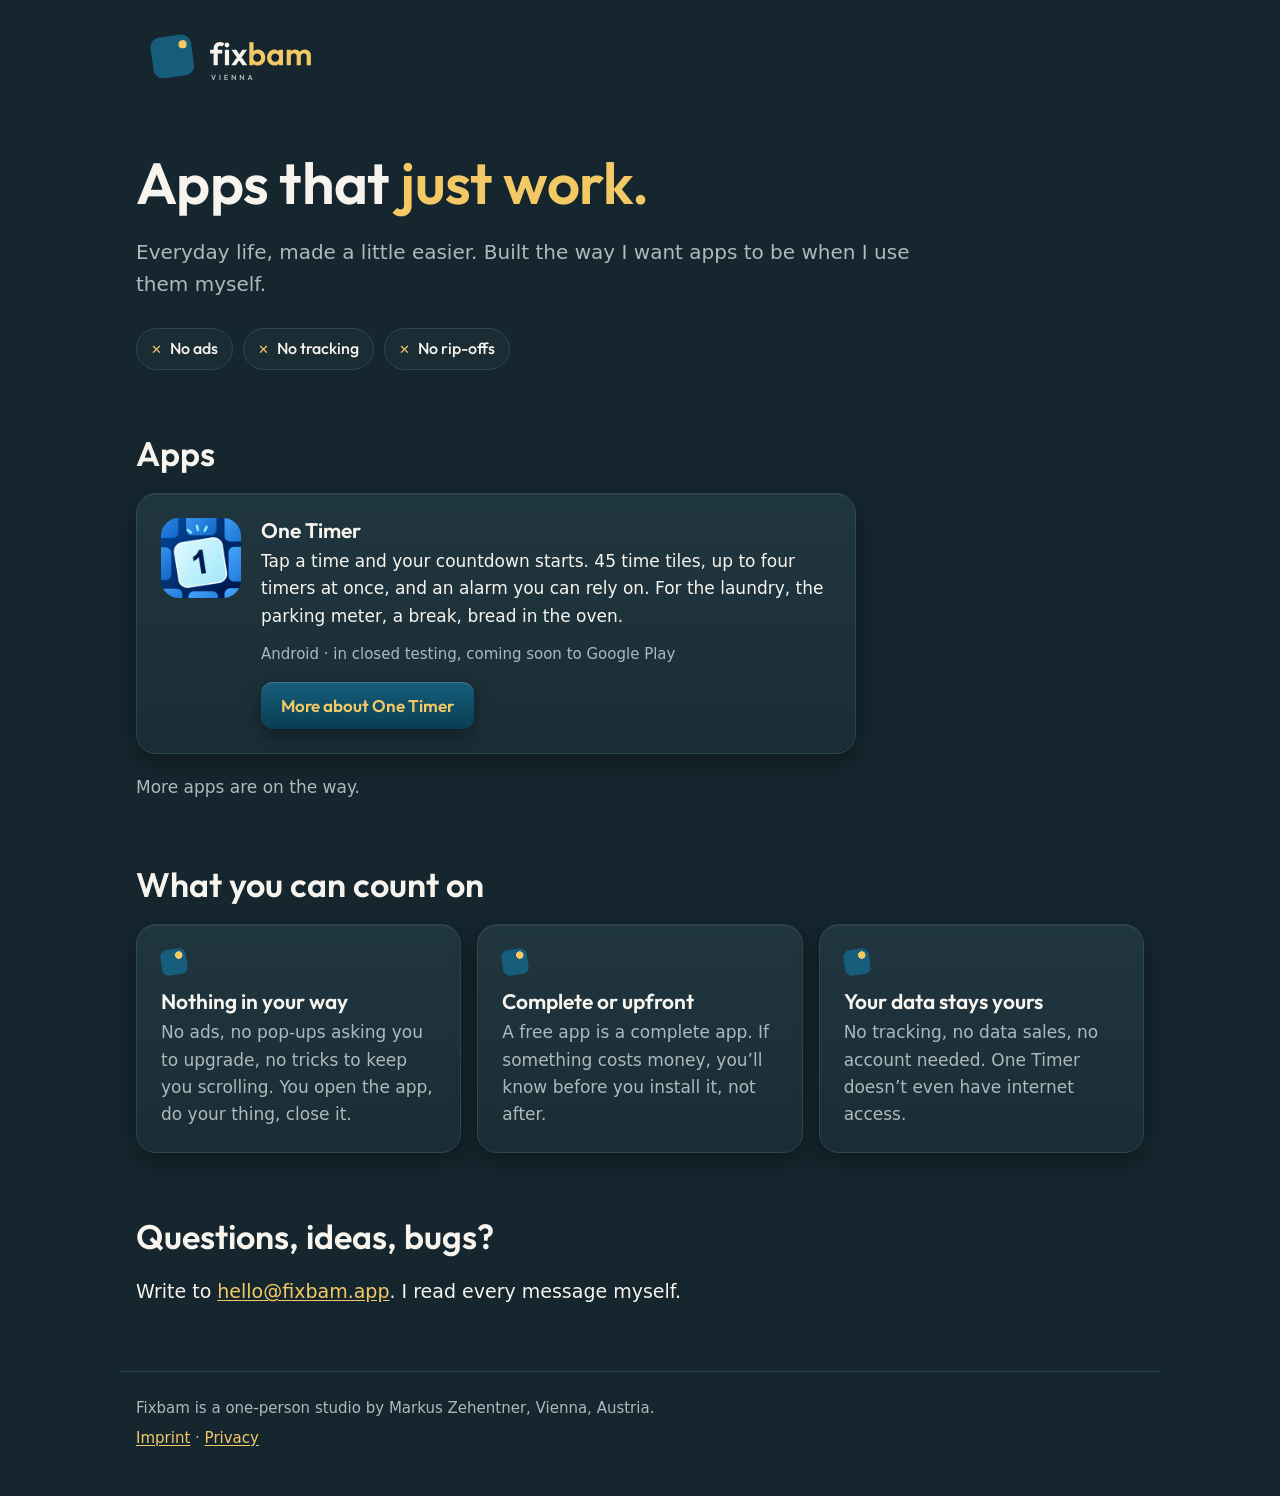
==== index.html @ aa541669 "Startseite: Einleitung umformuliert Co-Authored-By: Claude Opus 5.5 <noreply@anthropic.com>" ====
<!doctype html>
<html lang="en">
<head>
<meta charset="utf-8">
<meta name="viewport" content="width=device-width, initial-scale=1">
<title>Fixbam – Apps that just work</title>
<meta name="description" content="Fixbam makes apps that make everyday life easier. No ads, no tracking, no rip-offs.">
<meta name="theme-color" content="#15262E">
<meta property="og:title" content="Fixbam – Apps that just work">
<meta property="og:description" content="No ads, no tracking, no rip-offs.">
<meta property="og:image" content="https://fixbam.app/assets/og.png">
<meta property="og:url" content="https://fixbam.app/">
<link rel="icon" href="favicon.svg" type="image/svg+xml">
<link rel="icon" href="favicon-32.png" type="image/png" sizes="32x32">
<link rel="apple-touch-icon" href="apple-touch-icon.png">
<link rel="stylesheet" href="assets/style.css?v=1">
</head>
<body>
<a class="skip" href="#content">Skip to content</a>
<header class="top">
  <a class="logo" href="./"><img src="assets/logo.svg" alt="Fixbam Vienna" width="190" height="74"></a>
</header>
<main id="content">
<section class="hero">
  <h1>Apps that <em>just work.</em></h1>
  <p class="lead">Everyday life, made a little easier. Built the way I want apps to be when I use them myself.</p>
  <ul class="no">
    <li>No ads</li>
    <li>No tracking</li>
    <li>No rip-offs</li>
  </ul>
</section>

<section>
  <h2>Apps</h2>
  <div class="card app">
    <img src="assets/one-timer.png" alt="" width="80" height="80">
    <div>
      <h3>One Timer</h3>
      <p>Tap a time and your countdown starts. 45 time tiles, up to four timers at once, and an alarm you can rely on. For the laundry, the parking meter, a break, bread in the oven.</p>
      <p class="meta">Android · in closed testing, coming soon to Google Play</p>
      <a class="btn" href="/one-timer-app/en/">More about One Timer</a>
    </div>
  </div>
  <p class="more">More apps are on the way.</p>
</section>

<section>
  <h2>What you can count on</h2>
  <div class="grid">
    <div class="card"><h3>Nothing in your way</h3><p>No ads, no pop-ups asking you to upgrade, no tricks to keep you scrolling. You open the app, do your thing, close it.</p></div>
    <div class="card"><h3>Complete or upfront</h3><p>A free app is a complete app. If something costs money, you’ll know before you install it, not after.</p></div>
    <div class="card"><h3>Your data stays yours</h3><p>No tracking, no data sales, no account needed. One Timer doesn’t even have internet access.</p></div>
  </div>
</section>

<section class="contact">
  <h2>Questions, ideas, bugs?</h2>
  <p>Write to <a href="mailto:hello@fixbam.app">hello@fixbam.app</a>. I read every message myself.</p>
</section>
</main>
<footer class="foot">
  <p>Fixbam is a one-person studio by Markus Zehentner, Vienna, Austria.</p>
  <p><a href="imprint.html">Imprint</a> · <a href="privacy.html">Privacy</a></p>
</footer>
</body>
</html>
---- assets/style.css ----
/* Fixbam: Anthrazit, Petrol, Gold (Signature Dark, docs/THEMES.md) */
@font-face { font-family: "Outfit"; src: url("outfit.woff2") format("woff2"); font-weight: 100 900; font-display: swap; }

:root {
  --bg: #15262E; --ink: #F7F4EE; --muted: #AEB9BE;
  --card-top: #20363F; --card-bottom: #1A2D35; --card-border: #2C4652;
  --petrol: #165D7B; --petrol-dark: #0A3E54; --gold: #F3C965;
  --shadow: 0 1px 0 rgba(255,255,255,.06) inset, 0 8px 22px rgba(0,0,0,.35);
  color-scheme: dark;
}

* { box-sizing: border-box; }
html { -webkit-text-size-adjust: 100%; }
body {
  margin: 0; background: var(--bg); color: var(--ink);
  font: 17px/1.6 system-ui, -apple-system, "Segoe UI", Roboto, sans-serif;
}
a { color: var(--gold); text-underline-offset: 2px; }
img { max-width: 100%; height: auto; display: block; }
h1, h2, h3 { font-family: "Outfit", system-ui, sans-serif; font-weight: 600; line-height: 1.15; }
h1 { font-size: clamp(36px, 6.5vw, 58px); margin: 0 0 20px; letter-spacing: -.01em; }
h1 em { font-style: normal; color: var(--gold); }
h2 { font-size: clamp(26px, 4vw, 34px); margin: 0 0 20px; }
h3 { font-size: 21px; margin: 0 0 6px; }

.skip { position: absolute; left: -9999px; }
.skip:focus { left: 16px; top: 16px; background: var(--card-top); padding: 8px 12px; border-radius: 8px; z-index: 10; }

.top, main, .foot { max-width: 1040px; margin: 0 auto; padding-left: 16px; padding-right: 16px; }
.top { display: flex; align-items: center; justify-content: space-between; gap: 16px; padding-top: 20px; }
.top .logo img { width: 190px; }
.lang { font-size: 15px; }

main > section { margin: 64px 0; }
.hero { margin-top: 56px !important; max-width: 46em; }
.lead { font-size: 20px; color: var(--muted); margin: 0; }
.no { list-style: none; padding: 0; margin: 28px 0 0; display: flex; flex-wrap: wrap; gap: 10px; }
.no li {
  font-family: "Outfit", sans-serif; font-weight: 500; font-size: 16px;
  padding: 7px 14px; border-radius: 999px; border: 1px solid var(--card-border); background: var(--card-bottom);
}
.no li::before { content: "✕"; color: var(--gold); margin-right: 8px; font-size: 13px; }

.card {
  background: linear-gradient(var(--card-top), var(--card-bottom));
  border: 1px solid var(--card-border); border-radius: 20px; box-shadow: var(--shadow); padding: 24px;
}
.app { display: grid; grid-template-columns: 80px 1fr; gap: 20px; align-items: start; max-width: 720px; }
.app img { width: 80px; height: 80px; border-radius: 18px; }
.app p { margin: 0 0 12px; }
.app .meta { font-size: 15px; color: var(--muted); }
.btn {
  display: inline-block; margin-top: 4px; padding: 10px 20px; border-radius: 12px;
  background: linear-gradient(var(--petrol), var(--petrol-dark)); color: var(--gold);
  font-family: "Outfit", sans-serif; font-weight: 600; font-size: 17px; text-decoration: none;
  box-shadow: 0 1px 0 rgba(255,255,255,.18) inset, 0 6px 16px rgba(0,0,0,.35);
  transition: transform .08s, box-shadow .08s;
}
.btn:active { transform: translateY(2px); box-shadow: 0 1px 0 rgba(255,255,255,.18) inset, 0 2px 6px rgba(0,0,0,.35); }
.more { color: var(--muted); margin: 20px 0 0; }

.grid { display: grid; grid-template-columns: 1fr; gap: 16px; }
@media (min-width: 760px) { .grid { grid-template-columns: repeat(3, 1fr); } }
.grid p { margin: 0; color: var(--muted); }
.grid h3::before {
  content: ""; display: block; width: 26px; height: 26px; margin-bottom: 14px; border-radius: 7px;
  background: radial-gradient(circle at 72% 26%, var(--gold) 0 3.5px, transparent 4px), var(--petrol);
  transform: rotate(-8deg);
}

.contact p { margin: 0; font-size: 19px; }

.legal { max-width: 760px; }
.legal h2 { font-size: 22px; margin: 28px 0 8px; }
.legal p, .legal ul { margin: 0 0 12px; }
.legal hr { border: 0; border-top: 1px solid var(--card-border); margin: 40px 0; }

.foot { padding-top: 24px; padding-bottom: 40px; border-top: 1px solid var(--card-border); margin-top: 64px; font-size: 15px; color: var(--muted); }
.foot p { margin: 0 0 6px; }
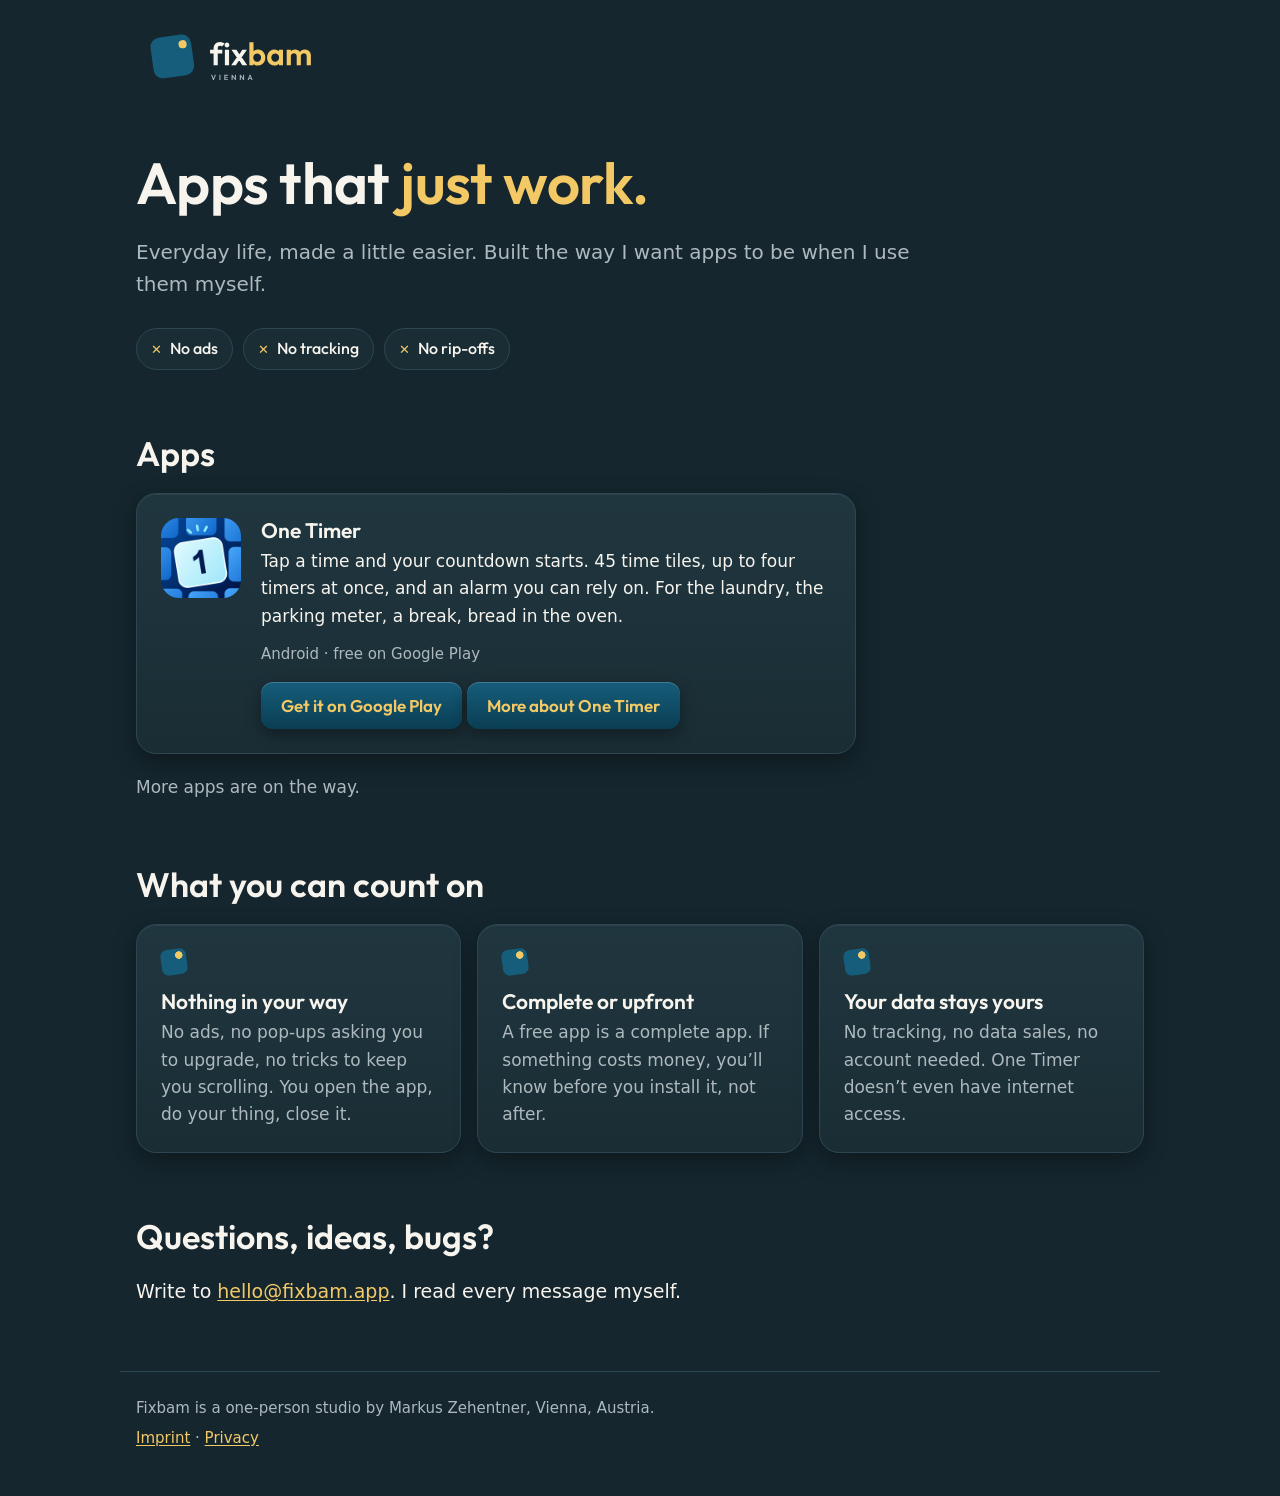
==== commit a1502f1f: "One Timer ist live bei Google Play" ====
--- a/index.html
+++ b/index.html
@@ -10,9 +10,10 @@
 <meta property="og:description" content="No ads, no tracking, no rip-offs.">
 <meta property="og:image" content="https://fixbam.app/assets/og.png">
 <meta property="og:url" content="https://fixbam.app/">
-<link rel="icon" href="favicon.svg" type="image/svg+xml">
-<link rel="icon" href="favicon-32.png" type="image/png" sizes="32x32">
-<link rel="apple-touch-icon" href="apple-touch-icon.png">
+<link rel="icon" href="favicon.svg?v=3" type="image/svg+xml">
+<link rel="icon" href="favicon-32.png?v=3" type="image/png" sizes="32x32">
+<link rel="apple-touch-icon" href="apple-touch-icon.png?v=3">
+<link rel="manifest" href="manifest.webmanifest">
 <link rel="stylesheet" href="assets/style.css?v=1">
 </head>
 <body>
@@ -38,7 +39,8 @@
     <div>
       <h3>One Timer</h3>
       <p>Tap a time and your countdown starts. 45 time tiles, up to four timers at once, and an alarm you can rely on. For the laundry, the parking meter, a break, bread in the oven.</p>
-      <p class="meta">Android · in closed testing, coming soon to Google Play</p>
+      <p class="meta">Android · free on Google Play</p>
+      <a class="btn" href="https://play.google.com/store/apps/details?id=info.zehentner.oneclicktimer">Get it on Google Play</a>
       <a class="btn" href="/one-timer-app/en/">More about One Timer</a>
     </div>
   </div>
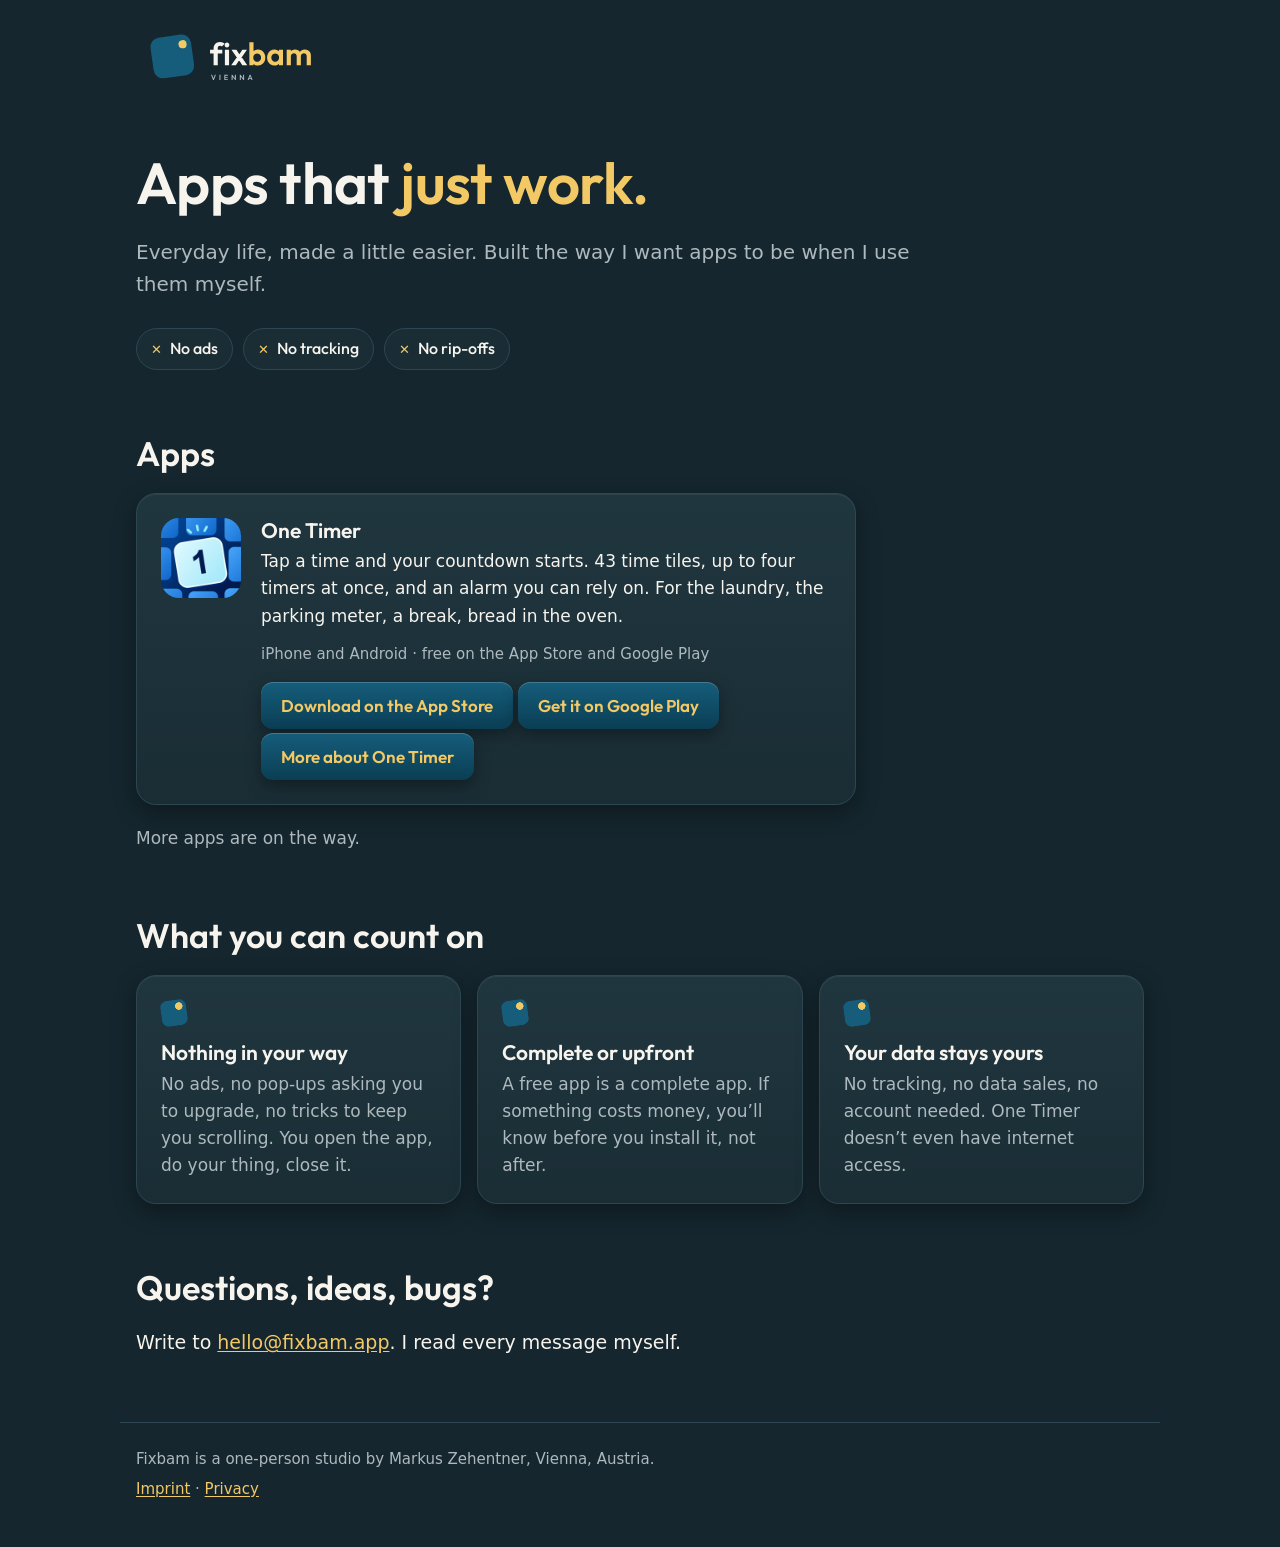
==== commit 97a9477f: "One Timer jetzt auch im App Store; 43 Zeitkacheln wie auf der App-Seite Co-Authored-By: Claude Opus " ====
--- a/index.html
+++ b/index.html
@@ -38,8 +38,9 @@
     <img src="assets/one-timer.png" alt="" width="80" height="80">
     <div>
       <h3>One Timer</h3>
-      <p>Tap a time and your countdown starts. 45 time tiles, up to four timers at once, and an alarm you can rely on. For the laundry, the parking meter, a break, bread in the oven.</p>
-      <p class="meta">Android · free on Google Play</p>
+      <p>Tap a time and your countdown starts. 43 time tiles, up to four timers at once, and an alarm you can rely on. For the laundry, the parking meter, a break, bread in the oven.</p>
+      <p class="meta">iPhone and Android · free on the App Store and Google Play</p>
+      <a class="btn" href="https://apps.apple.com/app/id6836552961">Download on the App Store</a>
       <a class="btn" href="https://play.google.com/store/apps/details?id=info.zehentner.oneclicktimer">Get it on Google Play</a>
       <a class="btn" href="/one-timer-app/en/">More about One Timer</a>
     </div>
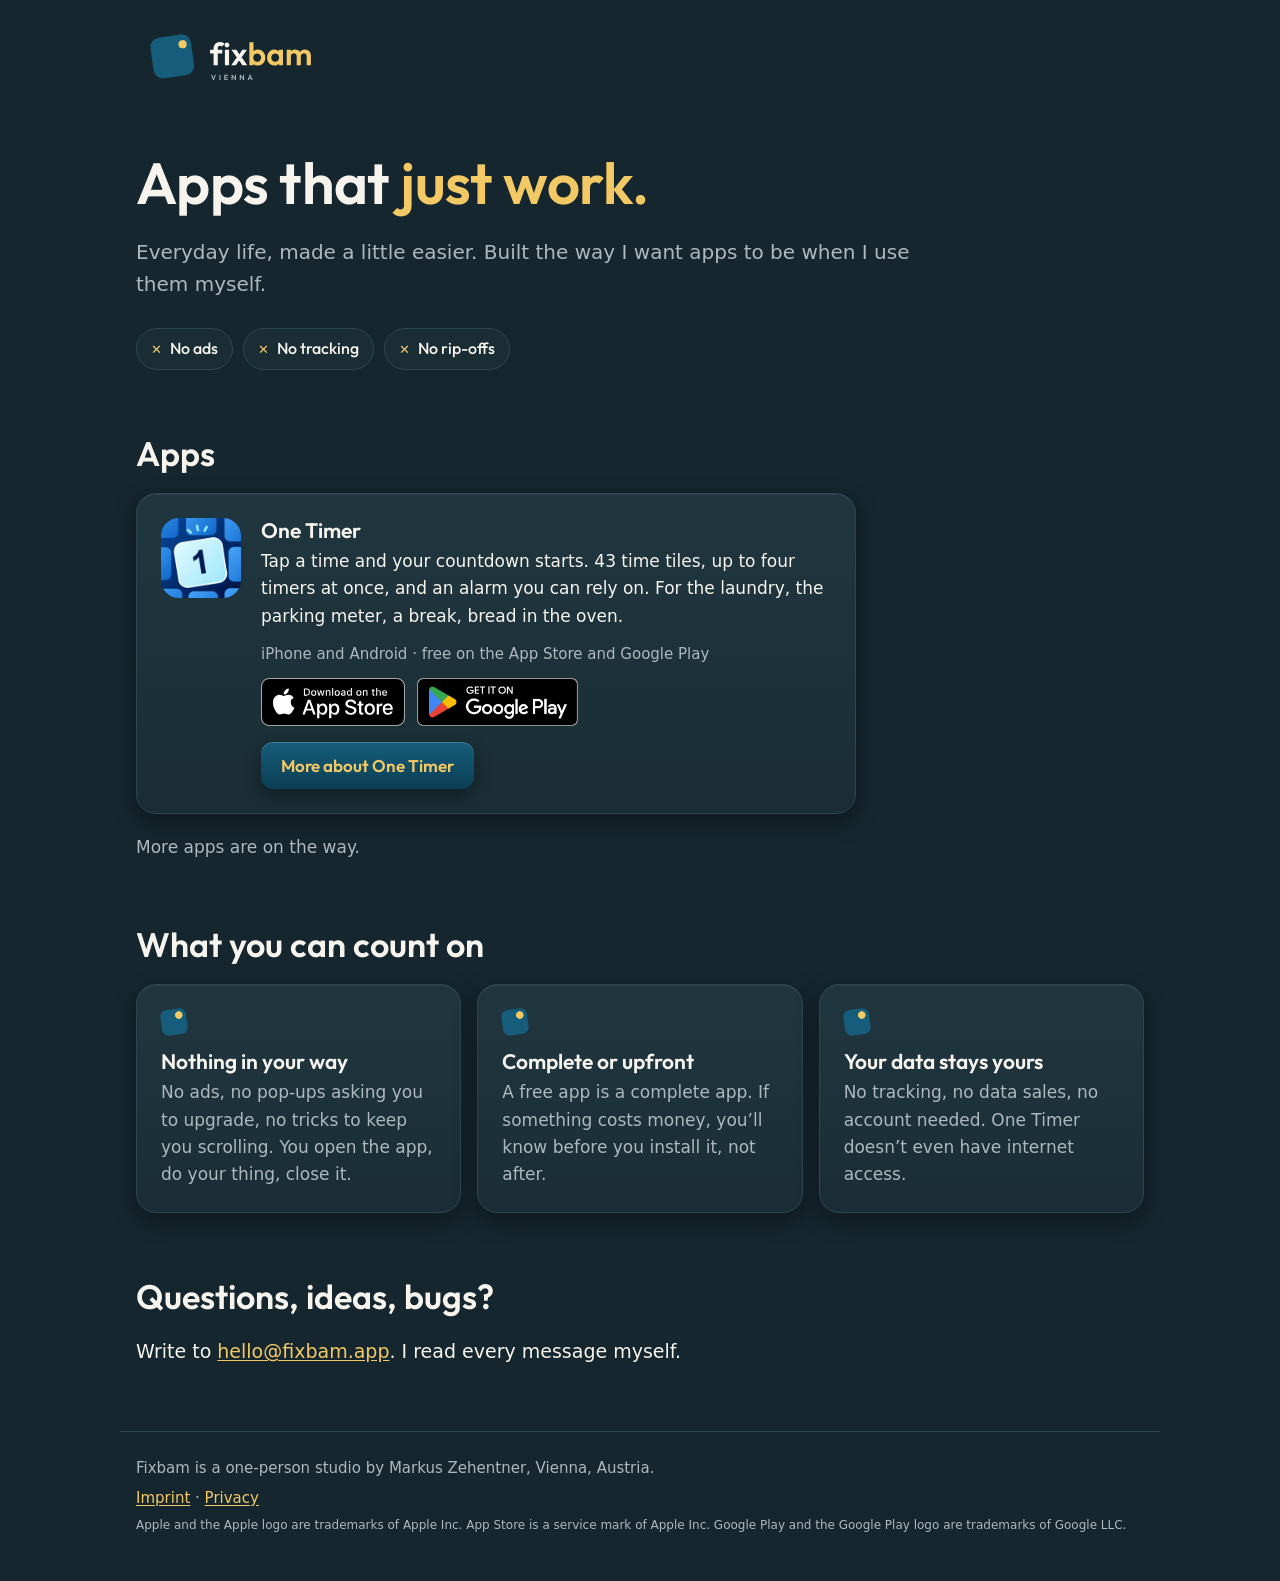
==== commit 6ebe87b4: "Offizielle Badges von App Store und Google Play, Markenhinweis im Fuß Co-Authored-By: Claude Opus 5." ====
--- a/index.html
+++ b/index.html
@@ -14,7 +14,7 @@
 <link rel="icon" href="favicon-32.png?v=3" type="image/png" sizes="32x32">
 <link rel="apple-touch-icon" href="apple-touch-icon.png?v=3">
 <link rel="manifest" href="manifest.webmanifest">
-<link rel="stylesheet" href="assets/style.css?v=1">
+<link rel="stylesheet" href="assets/style.css?v=2">
 </head>
 <body>
 <a class="skip" href="#content">Skip to content</a>
@@ -40,8 +40,10 @@
       <h3>One Timer</h3>
       <p>Tap a time and your countdown starts. 43 time tiles, up to four timers at once, and an alarm you can rely on. For the laundry, the parking meter, a break, bread in the oven.</p>
       <p class="meta">iPhone and Android · free on the App Store and Google Play</p>
-      <a class="btn" href="https://apps.apple.com/app/id6836552961">Download on the App Store</a>
-      <a class="btn" href="https://play.google.com/store/apps/details?id=info.zehentner.oneclicktimer">Get it on Google Play</a>
+      <div class="stores">
+        <a class="badge" href="https://apps.apple.com/app/id6836552961"><img src="assets/badges/app-store-en.svg" alt="Download on the App Store" height="48"></a>
+        <a class="badge" href="https://play.google.com/store/apps/details?id=info.zehentner.oneclicktimer"><img src="assets/badges/google-play-en.png" alt="Get it on Google Play" height="48"></a>
+      </div>
       <a class="btn" href="/one-timer-app/en/">More about One Timer</a>
     </div>
   </div>
@@ -65,6 +67,7 @@
 <footer class="foot">
   <p>Fixbam is a one-person studio by Markus Zehentner, Vienna, Austria.</p>
   <p><a href="imprint.html">Imprint</a> · <a href="privacy.html">Privacy</a></p>
+  <p class="tm">Apple and the Apple logo are trademarks of Apple Inc. App Store is a service mark of Apple Inc. Google Play and the Google Play logo are trademarks of Google LLC.</p>
 </footer>
 </body>
 </html>
--- a/assets/style.css
+++ b/assets/style.css
@@ -48,6 +48,10 @@
 .app { display: grid; grid-template-columns: 80px 1fr; gap: 20px; align-items: start; max-width: 720px; }
 .app img { width: 80px; height: 80px; border-radius: 18px; }
 .app p { margin: 0 0 12px; }
+.app .stores { display: flex; flex-wrap: wrap; align-items: center; gap: 12px; margin: 0 0 12px; }
+.app .badge { display: inline-block; line-height: 0; }
+.app .badge img { width: auto; height: 48px; border-radius: 0; }
+.tm { font-size: 12px; color: var(--muted); }
 .app .meta { font-size: 15px; color: var(--muted); }
 .btn {
   display: inline-block; margin-top: 4px; padding: 10px 20px; border-radius: 12px;
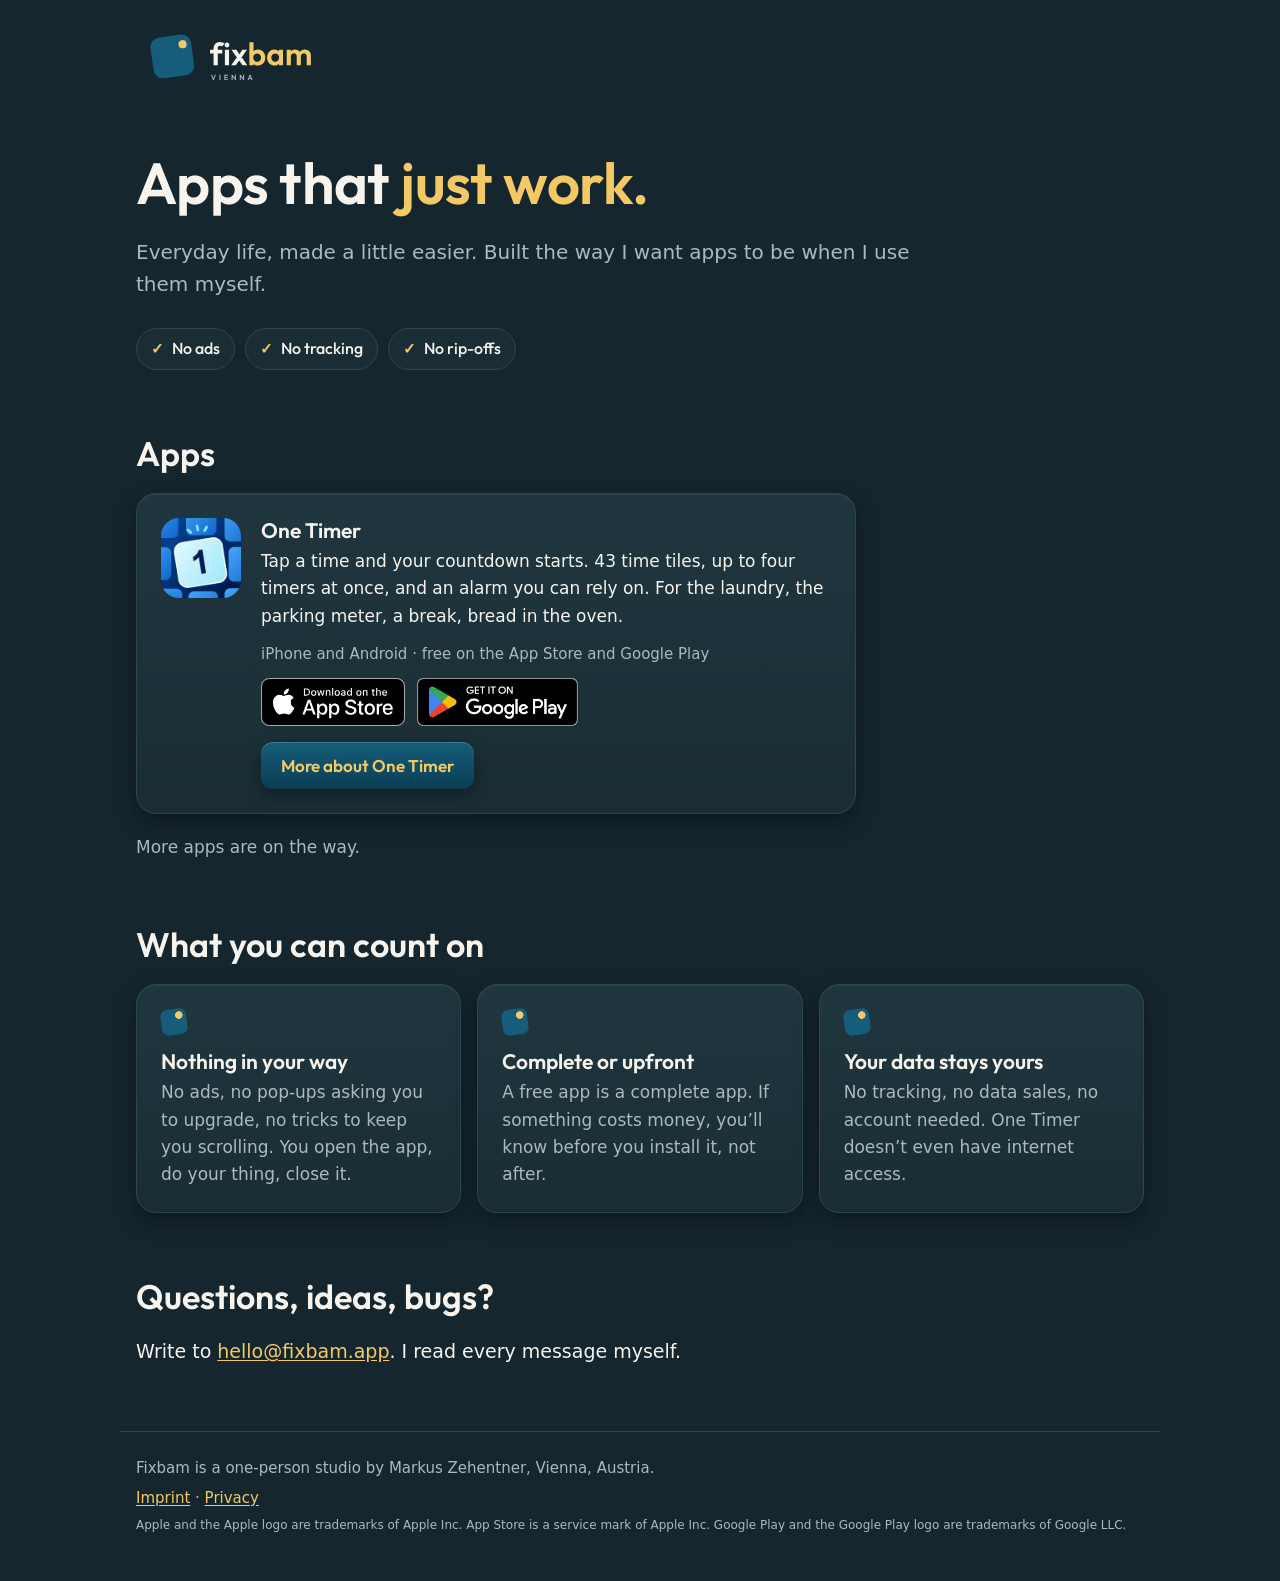
==== commit bf76e34c: "Haken statt Kreuz bei No ads / No tracking / No rip-offs Co-Authored-By: Claude Opus 5.5 <noreply@an" ====
--- a/index.html
+++ b/index.html
@@ -14,7 +14,7 @@
 <link rel="icon" href="favicon-32.png?v=3" type="image/png" sizes="32x32">
 <link rel="apple-touch-icon" href="apple-touch-icon.png?v=3">
 <link rel="manifest" href="manifest.webmanifest">
-<link rel="stylesheet" href="assets/style.css?v=2">
+<link rel="stylesheet" href="assets/style.css?v=3">
 </head>
 <body>
 <a class="skip" href="#content">Skip to content</a>
--- a/assets/style.css
+++ b/assets/style.css
@@ -39,7 +39,7 @@
   font-family: "Outfit", sans-serif; font-weight: 500; font-size: 16px;
   padding: 7px 14px; border-radius: 999px; border: 1px solid var(--card-border); background: var(--card-bottom);
 }
-.no li::before { content: "✕"; color: var(--gold); margin-right: 8px; font-size: 13px; }
+.no li::before { content: "✓"; color: var(--gold); margin-right: 8px; font-size: 15px; font-weight: 700; }
 
 .card {
   background: linear-gradient(var(--card-top), var(--card-bottom));
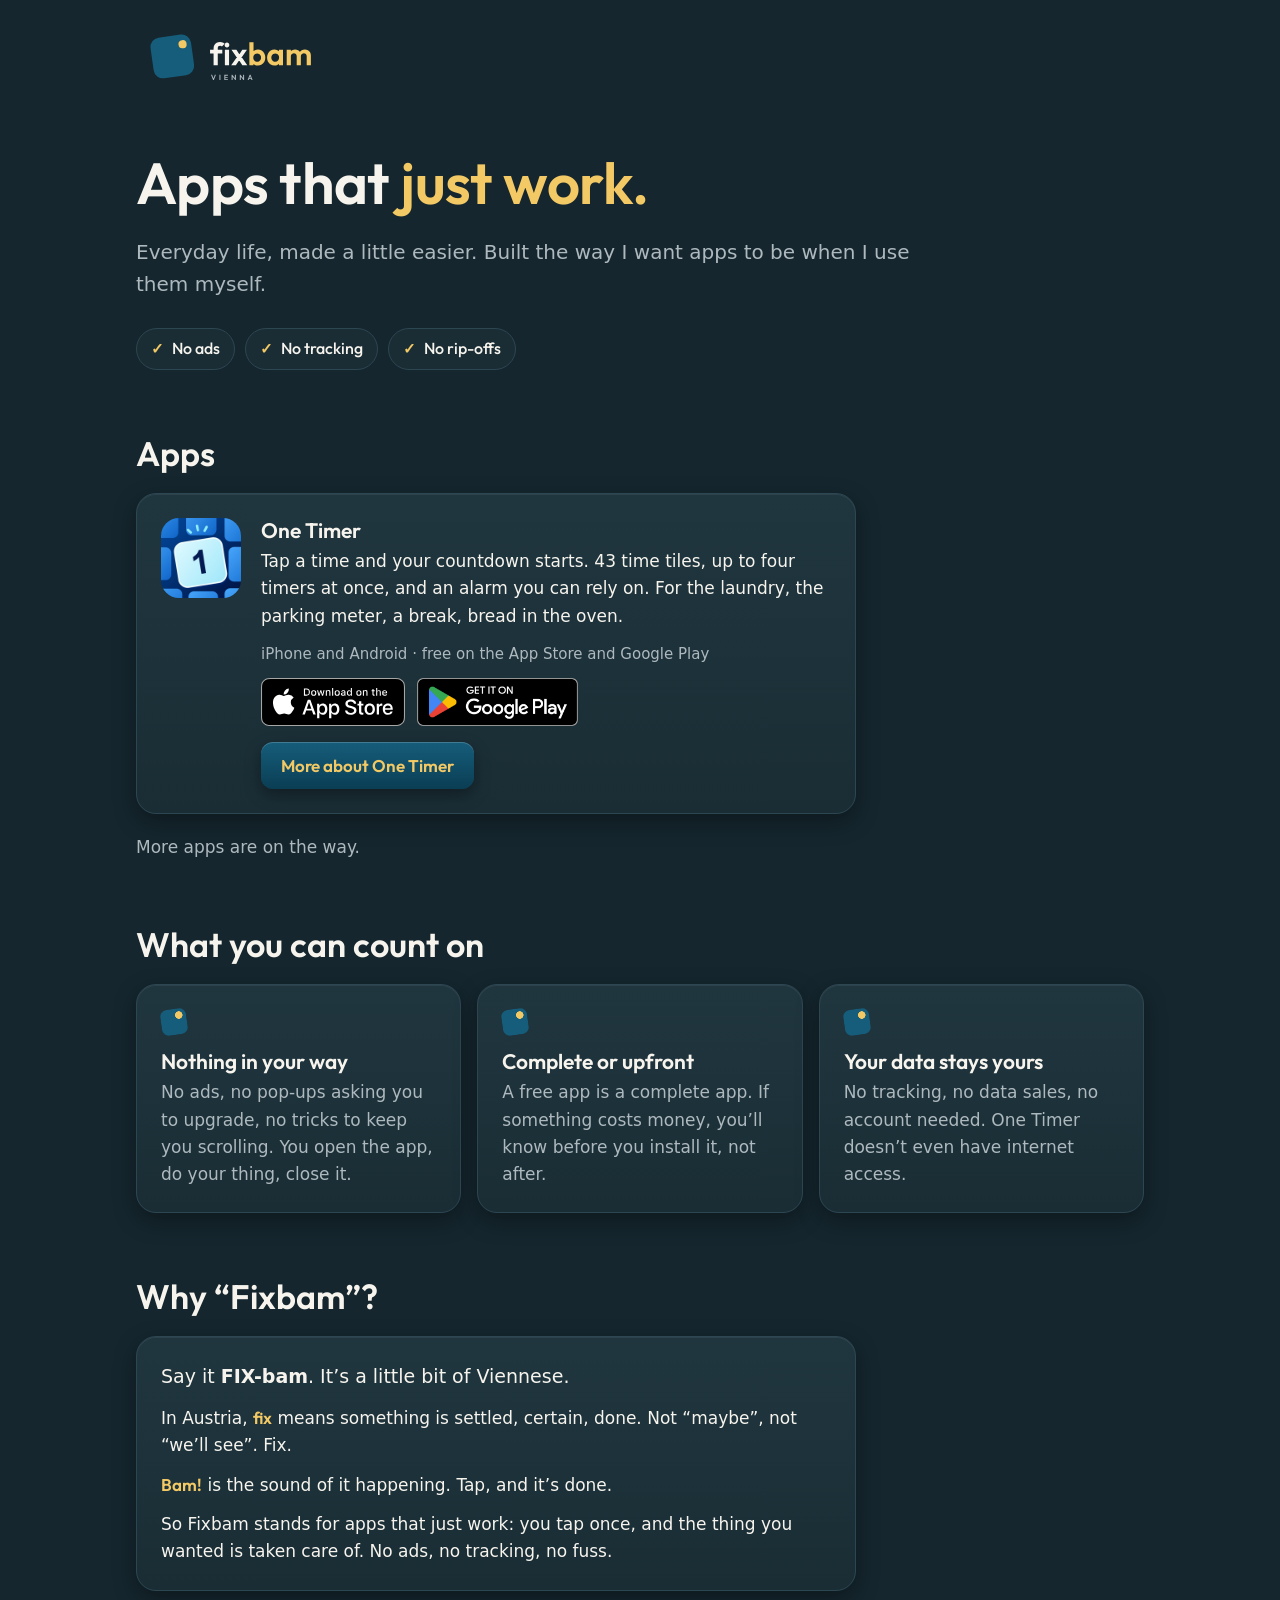
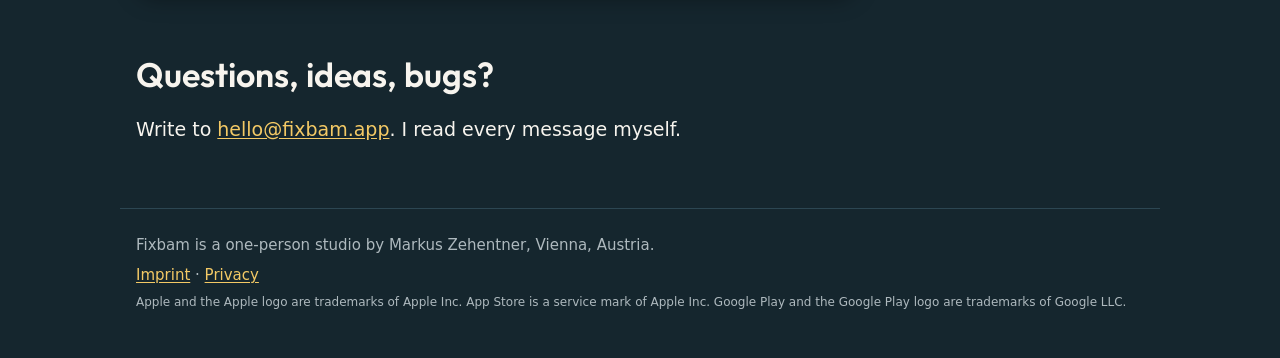
==== commit aefc90b1: "Abschnitt: Why Fixbam? (Herkunft und Bedeutung des Namens) Co-Authored-By: Claude Opus 5.5 <noreply@" ====
--- a/index.html
+++ b/index.html
@@ -14,7 +14,7 @@
 <link rel="icon" href="favicon-32.png?v=3" type="image/png" sizes="32x32">
 <link rel="apple-touch-icon" href="apple-touch-icon.png?v=3">
 <link rel="manifest" href="manifest.webmanifest">
-<link rel="stylesheet" href="assets/style.css?v=3">
+<link rel="stylesheet" href="assets/style.css?v=4">
 </head>
 <body>
 <a class="skip" href="#content">Skip to content</a>
@@ -59,6 +59,16 @@
   </div>
 </section>
 
+<section class="name" id="name">
+  <h2>Why “Fixbam”?</h2>
+  <div class="card">
+    <p class="say">Say it <strong>FIX-bam</strong>. It’s a little bit of Viennese.</p>
+    <p>In Austria, <em>fix</em> means something is settled, certain, done. Not “maybe”, not “we’ll see”. Fix.</p>
+    <p><em>Bam!</em> is the sound of it happening. Tap, and it’s done.</p>
+    <p>So Fixbam stands for apps that just work: you tap once, and the thing you wanted is taken care of. No ads, no tracking, no fuss.</p>
+  </div>
+</section>
+
 <section class="contact">
   <h2>Questions, ideas, bugs?</h2>
   <p>Write to <a href="mailto:hello@fixbam.app">hello@fixbam.app</a>. I read every message myself.</p>
--- a/assets/style.css
+++ b/assets/style.css
@@ -72,6 +72,12 @@
   transform: rotate(-8deg);
 }
 
+.name .card { max-width: 720px; }
+.name p { margin: 0 0 12px; }
+.name p:last-child { margin: 0; }
+.name em { font-style: normal; color: var(--gold); font-family: "Outfit", sans-serif; font-weight: 600; }
+.name .say { font-size: 19px; }
+
 .contact p { margin: 0; font-size: 19px; }
 
 .legal { max-width: 760px; }
